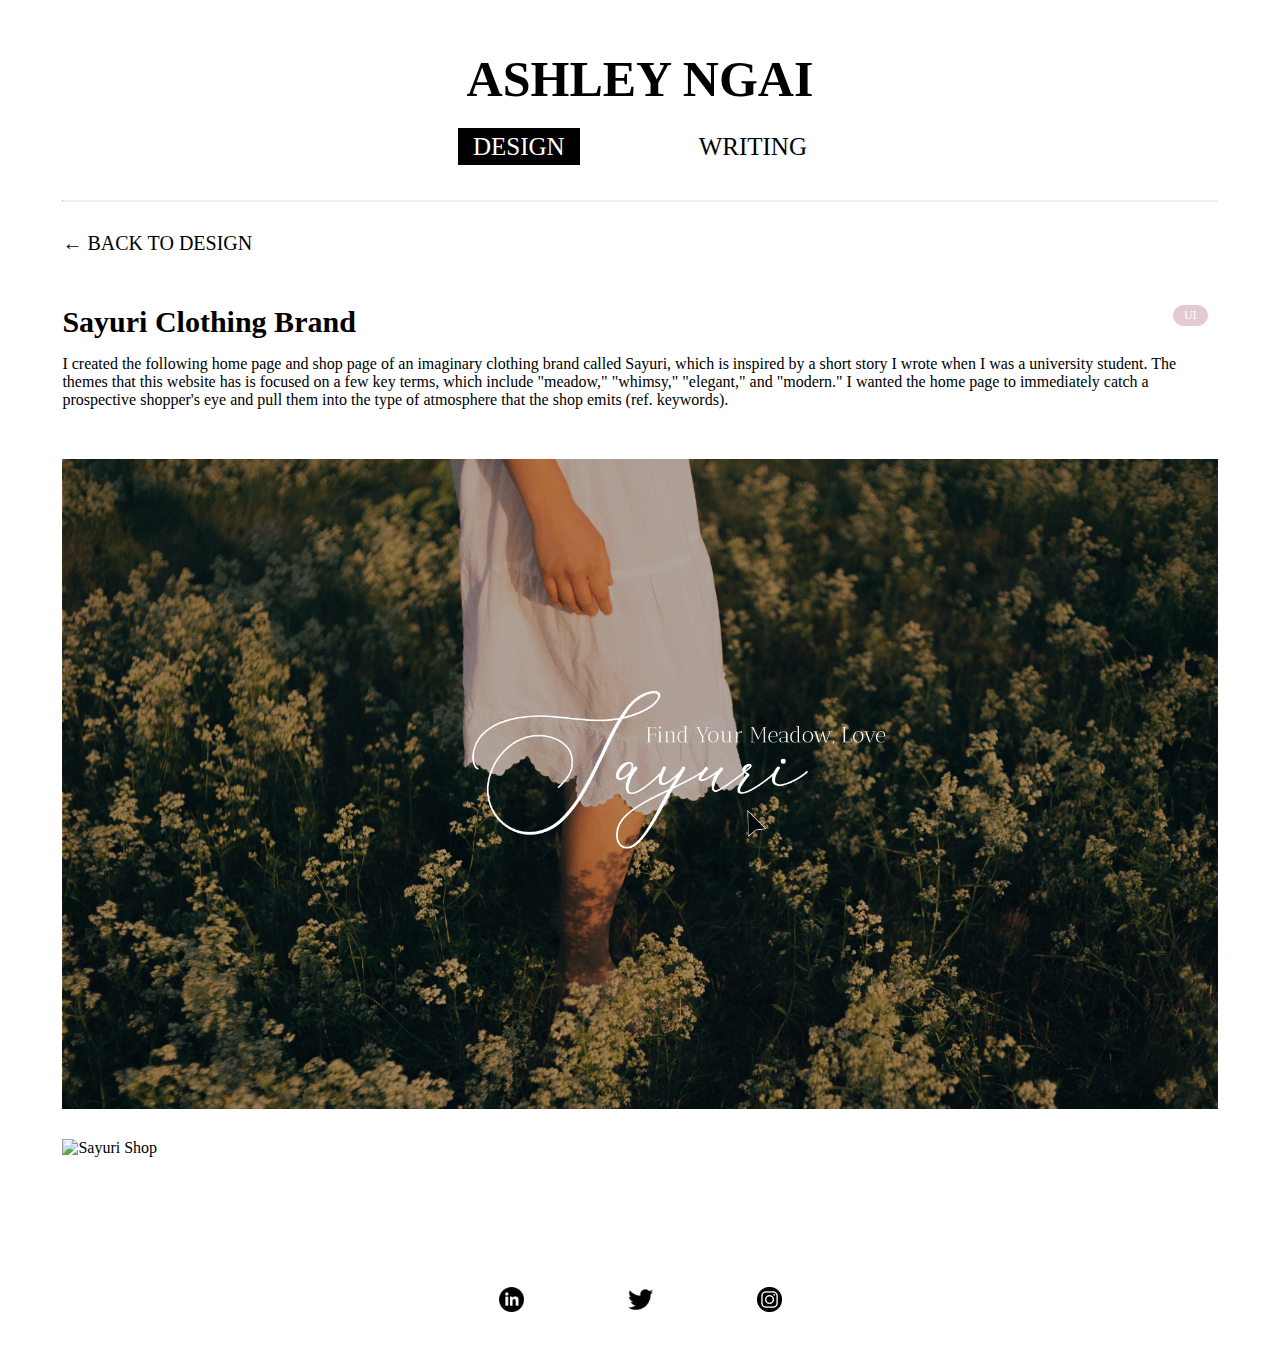
==== sayuri.html @ 1d0ec241 "Initial file dump" ====
<!DOCTYPE html>
<html lang="en" dir="ltr">
  <head>
    <meta charset="utf-8">
    <title>Sayuri Clothing Brand</title>
    <link rel="stylesheet" href="css-portfolio/designpost.css">
  </head>

  <body>
    <header>
      <h1>ASHLEY NGAI</h1>
      <div class="navigation">
        <a href="design.html" class="navigator selected">DESIGN</a>
        <a href="writing.html" class="navigator">WRITING</a>
      </div>
    </header>

    <hr>

    <a class="back-button" href="design.html">&#8592; BACK TO DESIGN</a>

    <h2>Sayuri Clothing Brand</h2>
    <div class="selected-pink">UI</div>
    <p class="description">I created the following home page and shop page of an imaginary clothing brand called Sayuri, which is inspired by a short story I wrote when I was a university student. The themes that this website has is focused on a few key terms, which include "meadow," "whimsy," "elegant," and "modern." I wanted the home page to immediately catch a prospective shopper's eye and pull them into the type of atmosphere that the shop emits (ref. keywords).</p>

    <img src="img/sayuri-clothing-brand-website-home.png" alt="Sayuri Home">
    <img src="img/sayuri-clothing-brand-website-shop.png" alt="Sayuri Shop">

    <footer>
      <div class="socials">
        <a href="https://www.linkedin.com/in/ashley-ngai/"><img class="social-icon" src="img/black-linkedin-logo.png" alt="LinkedIn"></a>
        <a href="https://www.twitter.com/"><img class="social-icon" src="img/black-twitter-logo.png" alt="Twitter"></a>
        <a href="https://www.instagram.com/"><img class="social-icon" src="img/black-instagram-logo.png" alt="Instagram"></a>
      </div>
    </footer>
  </body>
</html>
---- css-portfolio/designpost.css ----
/* base */
html,body {
  margin: auto;
  width: 95%;
  max-width: 100%;
  height: 100%;
}

header  {
  margin: auto;
  position: relative;
  vertical-align: middle;
  height: 150px;
  padding-top: 50px;
}

hr {
  border-top: 0.5px solid #F2F2F2;
  margin-bottom: 30px;
  margin-top: 0;
  height: 0;
}

footer {
  padding-top: 100px;
  padding-bottom: 50px;
}

/* text */
h1 {
  text-align: center;
  display: block;
  position: relative;
  font-size: 50px;
  font-family: "Caviar Dreams";
  margin: 0 auto;
  width: 100%;
  padding-bottom: 25px;
}

h2 {
  font-family: "Caviar Dreams";
  font-size: 30px;
  font-weight: bold;
  text-align: center;
  display: inline;
  position: relative;
  margin-bottom: 20px;
}

h4 {
  font-size: 15px;
  font-family: "Open Sans";
  color: black;
  display: inline;
  position: relative;
  margin-right: 10px;
}

/* navigation */
.navigation {
  text-align: center;
  width: 95%;
  display: block;
  margin: 0 auto;
}

.navigator {
  font-family: "Datalegreya";
  font-size: 25px;
  text-decoration: none;
  color: black;
  padding: 5px 15px;
  transition: 0.3s;
  margin: 0 50px;
}

.navigator:hover {
  transition: 0.3s;
  color: white;
  background-color: black;
}

.selected {
  color: white;
  background-color: black;
}

/* buttons */
.back-button {
  transition: 0.3s;
  font-size: 20px;
  font-family: "Datalegreya";
  text-decoration: none;
  color: black;
  margin-bottom: 50px;
  display: block;
  position: relative;
  width: fit-content;
}

.back-button:hover {
  transition: 0.3s;
  opacity: 50%;
}

/* portfolio */
.selected-pink {
  font-size: 12px;
  font-family: "Open Sans";
  padding: 2px 10px;
  margin-right: 10px;
  border: 1px solid #B98A9F;
  border-radius: 25px;
  display: inline;
  position: relative;
  color: white;
  background-color: #E2C9D4;
  border-color: #E2C9D4;
  float: right;
}

.description {
  font-family: "Open Sans";
  font-size: 16px;
  font-weight: lighter;
  display: block;
  position: relative;
  margin-bottom: 50px;
}

img {
  max-width: 100%;
  display: block;
  position: relative;
  margin: auto;
  margin-bottom: 30px;
}

/* footer */
.socials {
  text-align: center;
  margin-left: auto;
  margin-right: auto;
}

.social-icon {
  width: 25px;
  margin: 0 50px;
  padding:0;
  display: inline-block;
  position: relative;
}
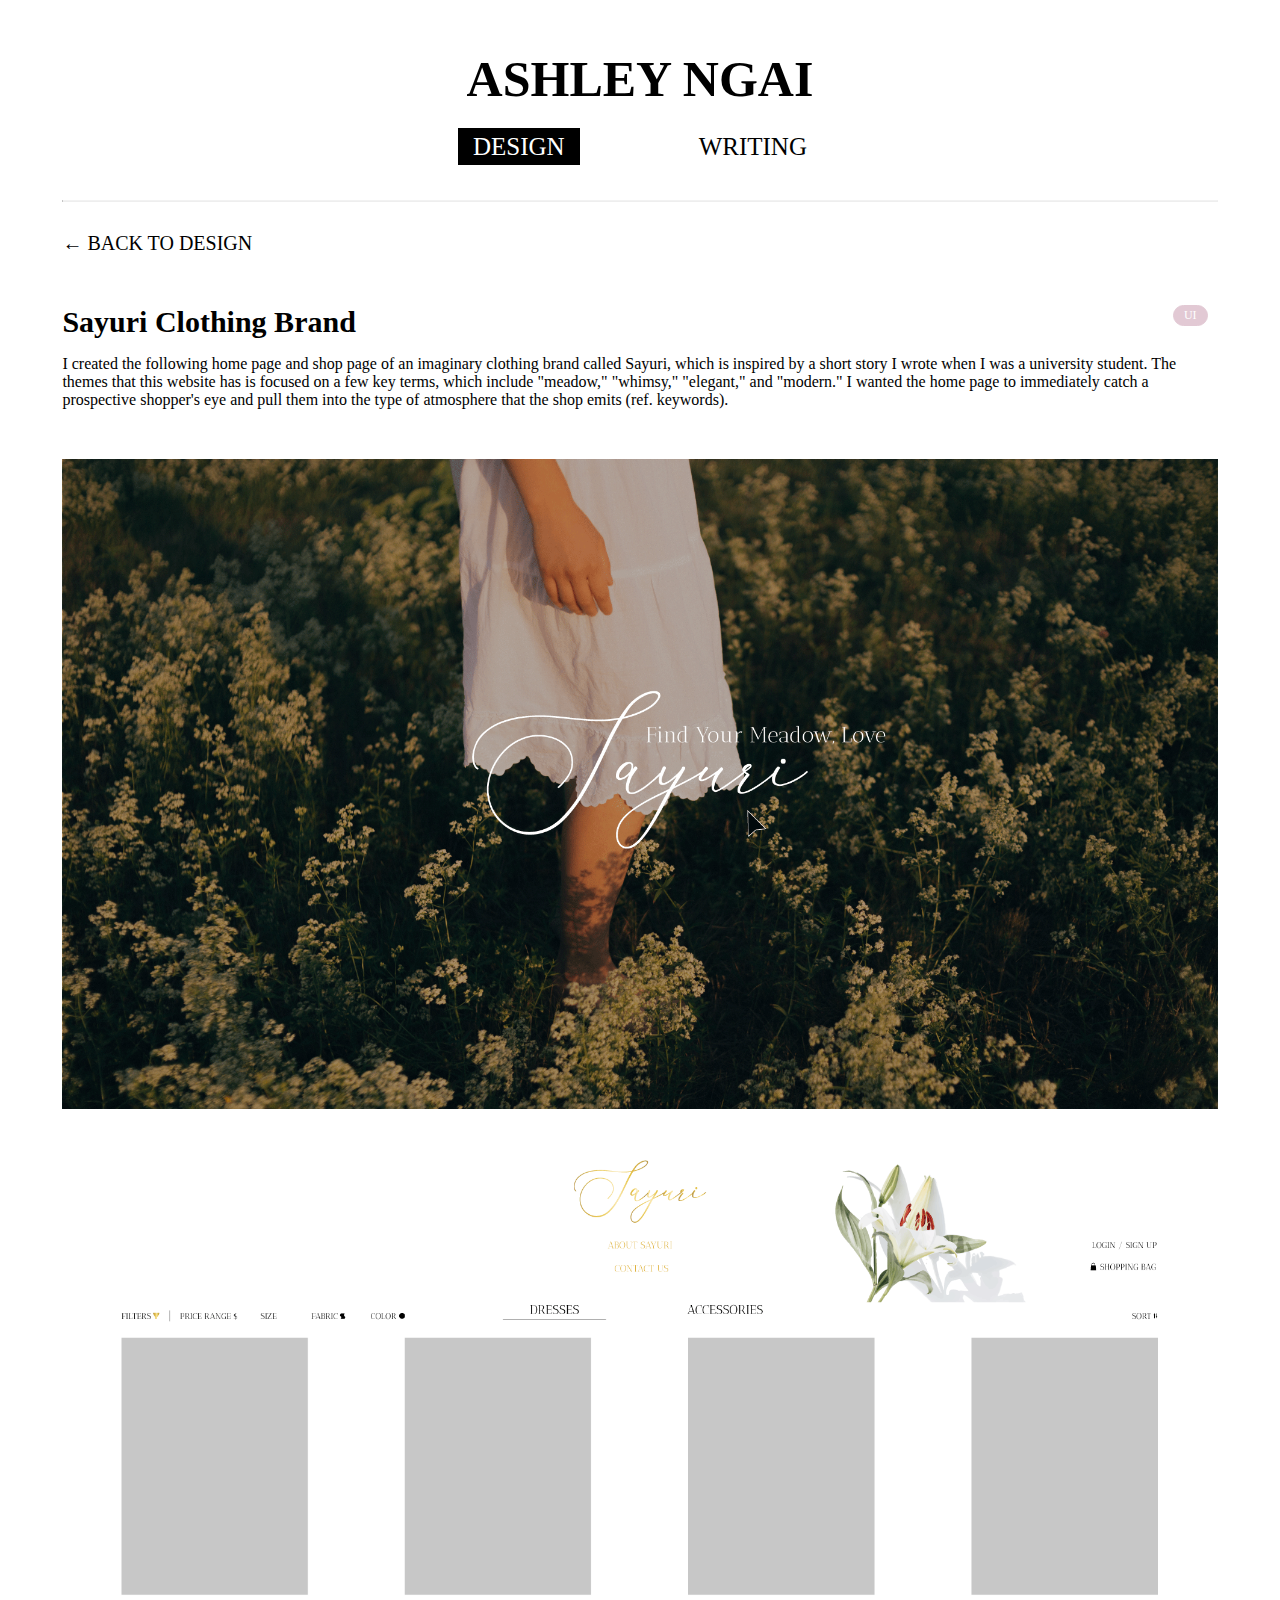
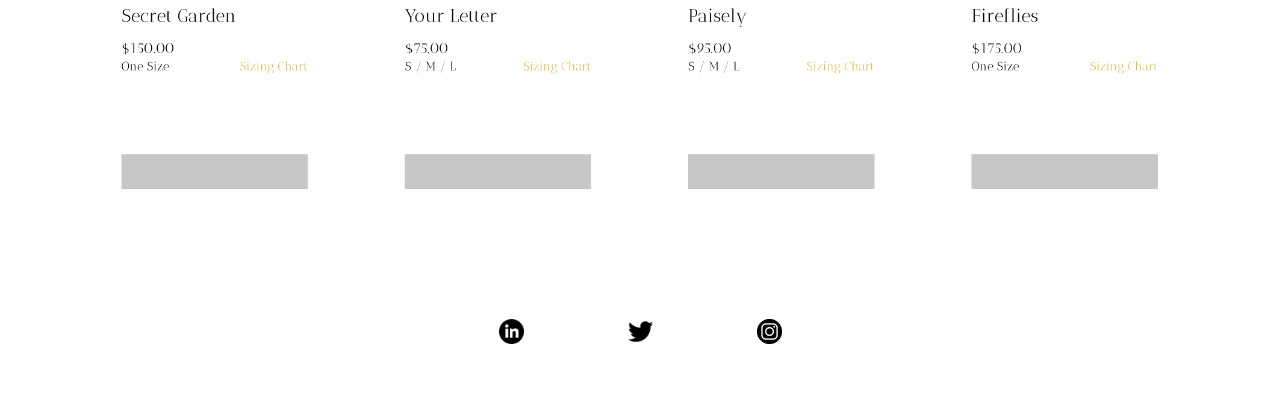
==== commit 1488ebd0: "updated img links" ====
--- a/sayuri.html
+++ b/sayuri.html
@@ -23,8 +23,8 @@
     <div class="selected-pink">UI</div>
     <p class="description">I created the following home page and shop page of an imaginary clothing brand called Sayuri, which is inspired by a short story I wrote when I was a university student. The themes that this website has is focused on a few key terms, which include "meadow," "whimsy," "elegant," and "modern." I wanted the home page to immediately catch a prospective shopper's eye and pull them into the type of atmosphere that the shop emits (ref. keywords).</p>
 
-    <img src="img/sayuri-clothing-brand-website-home.png" alt="Sayuri Home">
-    <img src="img/sayuri-clothing-brand-website-shop.png" alt="Sayuri Shop">
+    <img src="img-portfolio/sayuri-clothing-brand-website-home.png" alt="Sayuri Home">
+    <img src="img-portfolio/sayuri-clothing-brand-website-shop.png" alt="Sayuri Shop">
 
     <footer>
       <div class="socials">
